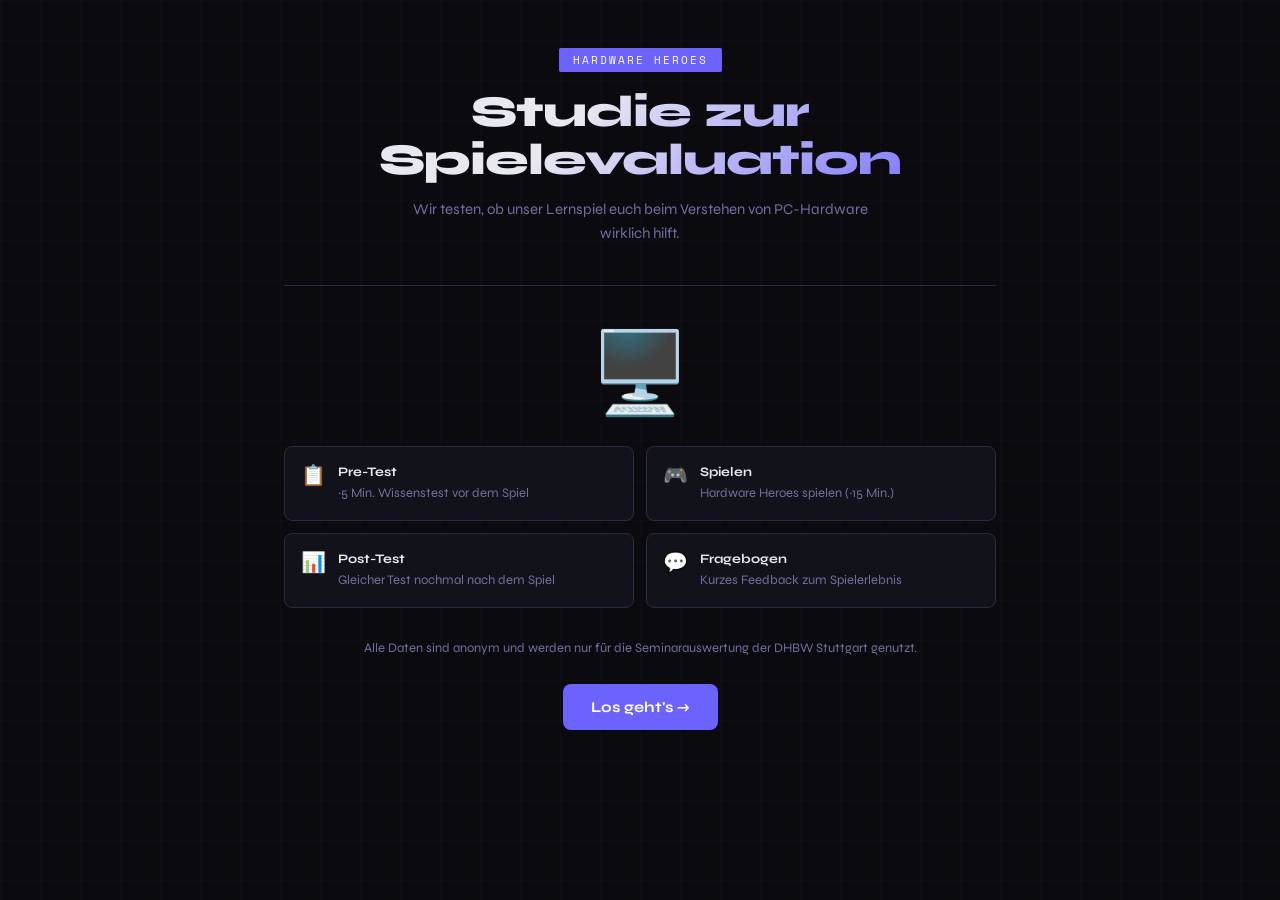
==== hardware-heroes-evaluation.html @ ddb05882 "Add files via upload" ====
<!DOCTYPE html>
<html lang="de">
<head>
<meta charset="UTF-8">
<meta name="viewport" content="width=device-width, initial-scale=1.0">
<title>Hardware Heroes – Evaluation</title>
<style>
  @import url('https://fonts.googleapis.com/css2?family=Space+Mono:wght@400;700&family=Syne:wght@400;600;700;800&display=swap');

  :root {
    --bg: #0a0a0f;
    --surface: #12121a;
    --surface2: #1a1a28;
    --border: #2a2a42;
    --accent: #6c63ff;
    --accent2: #ff6584;
    --accent3: #43e97b;
    --text: #e8e8f0;
    --muted: #7070a0;
    --card: #16162a;
  }

  * { box-sizing: border-box; margin: 0; padding: 0; }

  body {
    font-family: 'Syne', sans-serif;
    background: var(--bg);
    color: var(--text);
    min-height: 100vh;
    overflow-x: hidden;
  }

  /* Animated background grid */
  body::before {
    content: '';
    position: fixed;
    inset: 0;
    background-image:
      linear-gradient(rgba(108,99,255,0.04) 1px, transparent 1px),
      linear-gradient(90deg, rgba(108,99,255,0.04) 1px, transparent 1px);
    background-size: 40px 40px;
    pointer-events: none;
    z-index: 0;
  }

  .container {
    max-width: 760px;
    margin: 0 auto;
    padding: 0 24px 80px;
    position: relative;
    z-index: 1;
  }

  /* Header */
  .header {
    text-align: center;
    padding: 48px 0 40px;
    border-bottom: 1px solid var(--border);
    margin-bottom: 40px;
  }

  .header .chip {
    display: inline-block;
    background: var(--accent);
    color: white;
    font-family: 'Space Mono', monospace;
    font-size: 11px;
    letter-spacing: 2px;
    padding: 4px 14px;
    border-radius: 2px;
    margin-bottom: 16px;
    text-transform: uppercase;
  }

  .header h1 {
    font-size: clamp(28px, 6vw, 44px);
    font-weight: 800;
    letter-spacing: -1px;
    line-height: 1.1;
    background: linear-gradient(135deg, var(--text) 40%, var(--accent));
    -webkit-background-clip: text;
    -webkit-text-fill-color: transparent;
    background-clip: text;
    margin-bottom: 12px;
  }

  .header p {
    color: var(--muted);
    font-size: 15px;
    line-height: 1.6;
    max-width: 500px;
    margin: 0 auto;
  }

  /* Phase indicator */
  .phase-bar {
    display: flex;
    gap: 4px;
    margin-bottom: 32px;
  }

  .phase-step {
    flex: 1;
    height: 4px;
    background: var(--border);
    border-radius: 2px;
    transition: background 0.4s;
  }
  .phase-step.done { background: var(--accent3); }
  .phase-step.active { background: var(--accent); }

  .phase-label {
    font-family: 'Space Mono', monospace;
    font-size: 11px;
    color: var(--muted);
    letter-spacing: 1px;
    text-transform: uppercase;
    margin-bottom: 8px;
    display: flex;
    gap: 4px;
    align-items: center;
  }
  .phase-label span { color: var(--accent); }

  /* Cards */
  .card {
    background: var(--card);
    border: 1px solid var(--border);
    border-radius: 12px;
    padding: 28px;
    margin-bottom: 20px;
    transition: border-color 0.2s;
  }
  .card:hover { border-color: var(--accent); }

  .card .q-number {
    font-family: 'Space Mono', monospace;
    font-size: 11px;
    color: var(--accent);
    letter-spacing: 2px;
    margin-bottom: 10px;
    text-transform: uppercase;
  }

  .card h3 {
    font-size: 16px;
    font-weight: 600;
    line-height: 1.5;
    margin-bottom: 18px;
    color: var(--text);
  }

  /* Multiple choice */
  .options {
    display: flex;
    flex-direction: column;
    gap: 8px;
  }

  .option {
    display: flex;
    align-items: center;
    gap: 12px;
    padding: 12px 16px;
    background: var(--surface);
    border: 1px solid var(--border);
    border-radius: 8px;
    cursor: pointer;
    transition: all 0.15s;
    font-size: 14px;
    text-align: left;
  }
  .option:hover { border-color: var(--accent); background: var(--surface2); }
  .option.selected { border-color: var(--accent); background: rgba(108,99,255,0.12); }
  .option.correct { border-color: var(--accent3); background: rgba(67,233,123,0.1); }
  .option.wrong { border-color: var(--accent2); background: rgba(255,101,132,0.1); }

  .option .dot {
    width: 18px; height: 18px;
    border: 2px solid var(--border);
    border-radius: 50%;
    flex-shrink: 0;
    transition: all 0.15s;
    display: flex; align-items: center; justify-content: center;
  }
  .option.selected .dot { border-color: var(--accent); background: var(--accent); }
  .option.correct .dot { border-color: var(--accent3); background: var(--accent3); }
  .option.wrong .dot { border-color: var(--accent2); background: var(--accent2); }

  /* Likert */
  .likert {
    display: flex;
    gap: 8px;
    flex-wrap: wrap;
  }
  .likert-labels {
    display: flex;
    justify-content: space-between;
    font-family: 'Space Mono', monospace;
    font-size: 10px;
    color: var(--muted);
    margin-bottom: 8px;
  }
  .likert-btn {
    flex: 1;
    min-width: 44px;
    padding: 10px 6px;
    background: var(--surface);
    border: 1px solid var(--border);
    border-radius: 8px;
    color: var(--text);
    font-family: 'Space Mono', monospace;
    font-size: 13px;
    font-weight: 700;
    cursor: pointer;
    transition: all 0.15s;
    text-align: center;
  }
  .likert-btn:hover { border-color: var(--accent); }
  .likert-btn.selected { background: var(--accent); border-color: var(--accent); color: white; }

  /* Textarea */
  textarea {
    width: 100%;
    background: var(--surface);
    border: 1px solid var(--border);
    border-radius: 8px;
    color: var(--text);
    font-family: 'Syne', sans-serif;
    font-size: 14px;
    padding: 12px 16px;
    resize: vertical;
    min-height: 80px;
    outline: none;
    transition: border-color 0.15s;
  }
  textarea:focus { border-color: var(--accent); }

  /* Text input */
  input[type=text], input[type=number] {
    width: 100%;
    background: var(--surface);
    border: 1px solid var(--border);
    border-radius: 8px;
    color: var(--text);
    font-family: 'Syne', sans-serif;
    font-size: 14px;
    padding: 12px 16px;
    outline: none;
    transition: border-color 0.15s;
  }
  input:focus { border-color: var(--accent); }

  /* Buttons */
  .btn {
    display: inline-flex;
    align-items: center;
    gap: 8px;
    padding: 14px 28px;
    border-radius: 8px;
    font-family: 'Syne', sans-serif;
    font-weight: 700;
    font-size: 15px;
    cursor: pointer;
    transition: all 0.15s;
    border: none;
  }
  .btn-primary {
    background: var(--accent);
    color: white;
  }
  .btn-primary:hover { background: #7c74ff; transform: translateY(-1px); }
  .btn-secondary {
    background: var(--surface2);
    color: var(--text);
    border: 1px solid var(--border);
  }
  .btn-secondary:hover { border-color: var(--accent); }
  .btn-success {
    background: var(--accent3);
    color: #000;
  }
  .btn-row {
    display: flex;
    gap: 12px;
    justify-content: flex-end;
    margin-top: 28px;
    flex-wrap: wrap;
  }

  /* Section headings */
  .section-title {
    font-size: 22px;
    font-weight: 800;
    margin-bottom: 6px;
    letter-spacing: -0.5px;
  }
  .section-desc {
    color: var(--muted);
    font-size: 14px;
    margin-bottom: 28px;
    line-height: 1.6;
  }

  /* Result / score box */
  .score-box {
    text-align: center;
    padding: 40px;
    border: 1px solid var(--accent);
    border-radius: 16px;
    background: rgba(108,99,255,0.07);
    margin-bottom: 28px;
  }
  .score-box .big-num {
    font-family: 'Space Mono', monospace;
    font-size: 72px;
    font-weight: 700;
    color: var(--accent);
    line-height: 1;
  }
  .score-box .score-label {
    color: var(--muted);
    font-size: 14px;
    margin-top: 8px;
  }

  /* Comparison */
  .compare-grid {
    display: grid;
    grid-template-columns: 1fr 1fr;
    gap: 16px;
    margin-bottom: 24px;
  }
  .compare-card {
    padding: 20px;
    border-radius: 10px;
    border: 1px solid var(--border);
    text-align: center;
  }
  .compare-card .label { font-size: 12px; color: var(--muted); margin-bottom: 6px; font-family: 'Space Mono', monospace; text-transform: uppercase; letter-spacing: 1px; }
  .compare-card .value { font-size: 40px; font-weight: 800; font-family: 'Space Mono', monospace; }
  .compare-card.pre { border-color: var(--accent2); }
  .compare-card.pre .value { color: var(--accent2); }
  .compare-card.post { border-color: var(--accent3); }
  .compare-card.post .value { color: var(--accent3); }

  .delta-badge {
    text-align: center;
    margin-bottom: 28px;
    font-size: 18px;
    font-weight: 700;
  }
  .delta-badge .delta {
    font-family: 'Space Mono', monospace;
    font-size: 28px;
    color: var(--accent3);
  }

  /* Feedback bar */
  .feedback-box {
    padding: 14px 18px;
    border-radius: 8px;
    font-size: 13px;
    margin-top: 12px;
    line-height: 1.6;
    border-left: 3px solid;
    display: none;
  }
  .feedback-box.show { display: block; }
  .feedback-box.correct { border-color: var(--accent3); background: rgba(67,233,123,0.07); color: var(--accent3); }
  .feedback-box.wrong { border-color: var(--accent2); background: rgba(255,101,132,0.07); color: #ff9aaa; }

  /* Progress info */
  .progress-info {
    display: flex;
    align-items: center;
    gap: 12px;
    margin-bottom: 24px;
    font-family: 'Space Mono', monospace;
    font-size: 12px;
    color: var(--muted);
  }
  .progress-bar-wrap {
    flex: 1;
    height: 4px;
    background: var(--border);
    border-radius: 2px;
    overflow: hidden;
  }
  .progress-bar-fill {
    height: 100%;
    background: var(--accent);
    border-radius: 2px;
    transition: width 0.3s;
  }

  /* Hidden / shown screens */
  .screen { display: none; }
  .screen.active { display: block; }

  /* Welcome screen */
  .welcome-hero {
    font-size: 80px;
    text-align: center;
    margin-bottom: 24px;
  }
  .info-grid {
    display: grid;
    grid-template-columns: 1fr 1fr;
    gap: 12px;
    margin: 24px 0 32px;
  }
  .info-item {
    background: var(--surface);
    border: 1px solid var(--border);
    border-radius: 8px;
    padding: 16px;
    display: flex;
    gap: 12px;
    align-items: flex-start;
  }
  .info-item .icon { font-size: 20px; }
  .info-item .info-text { font-size: 13px; line-height: 1.5; color: var(--muted); }
  .info-item .info-text strong { color: var(--text); display: block; margin-bottom: 2px; }

  /* Name input screen */
  .name-screen {
    max-width: 440px;
    margin: 0 auto;
  }
  .name-screen label {
    display: block;
    font-size: 13px;
    color: var(--muted);
    margin-bottom: 8px;
    font-family: 'Space Mono', monospace;
    letter-spacing: 1px;
    text-transform: uppercase;
  }

  /* Final download area */
  .download-area {
    border: 2px dashed var(--accent);
    border-radius: 12px;
    padding: 32px;
    text-align: center;
    background: rgba(108,99,255,0.04);
    margin-top: 24px;
  }
  .download-area h3 { font-size: 18px; margin-bottom: 8px; }
  .download-area p { color: var(--muted); font-size: 13px; margin-bottom: 20px; }

  @media(max-width:500px) {
    .info-grid, .compare-grid { grid-template-columns: 1fr; }
    .btn-row { justify-content: center; }
    .likert { gap: 4px; }
  }
</style>
</head>
<body>
<div class="container">

  <!-- ===== WELCOME ===== -->
  <div class="screen active" id="screen-welcome">
    <div class="header">
      <div class="chip">Hardware Heroes</div>
      <h1>Studie zur Spielevaluation</h1>
      <p>Wir testen, ob unser Lernspiel euch beim Verstehen von PC-Hardware wirklich hilft.</p>
    </div>

    <div class="welcome-hero">🖥️</div>

    <div class="info-grid">
      <div class="info-item">
        <div class="icon">📋</div>
        <div class="info-text"><strong>Pre-Test</strong>~5 Min. Wissenstest vor dem Spiel</div>
      </div>
      <div class="info-item">
        <div class="icon">🎮</div>
        <div class="info-text"><strong>Spielen</strong>Hardware Heroes spielen (~15 Min.)</div>
      </div>
      <div class="info-item">
        <div class="icon">📊</div>
        <div class="info-text"><strong>Post-Test</strong>Gleicher Test nochmal nach dem Spiel</div>
      </div>
      <div class="info-item">
        <div class="icon">💬</div>
        <div class="info-text"><strong>Fragebogen</strong>Kurzes Feedback zum Spielerlebnis</div>
      </div>
    </div>

    <p style="font-size:13px; color:var(--muted); text-align:center; margin-bottom:28px;">
      Alle Daten sind anonym und werden nur für die Seminarauswertung der DHBW Stuttgart genutzt.
    </p>

    <div class="btn-row" style="justify-content:center">
      <button class="btn btn-primary" onclick="goScreen('screen-name')">Los geht's →</button>
    </div>
  </div>

  <!-- ===== NAME INPUT ===== -->
  <div class="screen" id="screen-name">
    <div class="header">
      <div class="chip">Schritt 1 von 4</div>
      <h1>Deine Daten</h1>
      <p>Damit wir Pre- und Post-Test zuordnen können, brauchen wir ein Kürzel von dir.</p>
    </div>

    <div class="name-screen">
      <div class="card">
        <div class="q-number">Identifikation</div>
        <h3>Erstelle ein anonymes Kürzel</h3>
        <p style="color:var(--muted); font-size:13px; margin-bottom:16px; line-height:1.6">
          Benutze z.B. die ersten 2 Buchstaben deines Vornamens + Geburtsmonat (z.B. "LU03"). Dieses Kürzel gibst du auch im Post-Test ein.
        </p>
        <label>Dein Kürzel</label>
        <input type="text" id="userCode" placeholder="z.B. LU03" maxlength="8" style="margin-bottom:16px">
        <label style="margin-top:4px">Semester / Kohorte</label>
        <input type="text" id="userGroup" placeholder="z.B. WWI2025A" maxlength="20">
      </div>

      <div class="card">
        <div class="q-number">Vorwissen</div>
        <h3>Wie gut kennst du dich mit PC-Hardware aus?</h3>
        <div class="likert-labels"><span>Gar nicht</span><span>Sehr gut</span></div>
        <div class="likert" id="priorKnowledge">
          <button class="likert-btn" onclick="selectLikert('priorKnowledge', 1)">1</button>
          <button class="likert-btn" onclick="selectLikert('priorKnowledge', 2)">2</button>
          <button class="likert-btn" onclick="selectLikert('priorKnowledge', 3)">3</button>
          <button class="likert-btn" onclick="selectLikert('priorKnowledge', 4)">4</button>
          <button class="likert-btn" onclick="selectLikert('priorKnowledge', 5)">5</button>
        </div>
      </div>

      <div class="btn-row">
        <button class="btn btn-secondary" onclick="goScreen('screen-welcome')">← Zurück</button>
        <button class="btn btn-primary" onclick="startPreTest()">Pre-Test starten →</button>
      </div>
    </div>
  </div>

  <!-- ===== PRE-TEST ===== -->
  <div class="screen" id="screen-pretest">
    <div class="header">
      <div class="chip">Pre-Test</div>
      <h1>Wissenstest</h1>
      <p>Beantworte die Fragen so gut du kannst — auch wenn du dir nicht sicher bist, einfach schätzen!</p>
    </div>

    <div class="phase-label"><span>Fortschritt</span> Pre-Test</div>
    <div class="progress-info">
      <div class="progress-bar-wrap"><div class="progress-bar-fill" id="preProgress" style="width:0%"></div></div>
      <span id="preProgressText">0 / 8</span>
    </div>

    <div id="pretest-questions"></div>

    <div class="btn-row">
      <button class="btn btn-primary" onclick="submitPreTest()">Pre-Test abschicken →</button>
    </div>
  </div>

  <!-- ===== PLAY BRIDGE ===== -->
  <div class="screen" id="screen-play">
    <div class="header">
      <div class="chip">Schritt 3 von 4</div>
      <h1>Jetzt spielen! 🎮</h1>
      <p>Super! Pre-Test abgeschlossen. Jetzt Hardware Heroes spielen — am besten alle Level.</p>
    </div>

    <div class="card" style="text-align:center; padding: 48px 28px;">
      <div style="font-size:64px; margin-bottom:20px">🕹️</div>
      <h2 style="font-size:22px; margin-bottom:12px">Hardware Heroes öffnen</h2>
      <p style="color:var(--muted); font-size:14px; margin-bottom:28px; line-height:1.6">
        Spiele alle 4 Level. Danach kommst du zurück hierher für den Post-Test.<br>
        <strong style="color:var(--text)">Lass diesen Tab offen!</strong>
      </p>
      <a href="https://luisgetlost.me" target="_blank" class="btn btn-primary" style="display:inline-flex; text-decoration:none; margin-bottom:12px; font-size:16px; padding:16px 36px">
        🎮 Hardware Heroes spielen
      </a>
      <p style="font-size:12px; color:var(--muted); margin-top:8px">luisgetlost.me</p>
    </div>

    <div style="text-align:center; margin-top:8px">
      <button class="btn btn-secondary" onclick="goScreen('screen-posttest'); buildPostTest()">
        Fertig gespielt → Post-Test starten
      </button>
    </div>
  </div>

  <!-- ===== POST-TEST ===== -->
  <div class="screen" id="screen-posttest">
    <div class="header">
      <div class="chip">Post-Test</div>
      <h1>Wissenstest (nach dem Spiel)</h1>
      <p>Die gleichen Fragen wie vorhin — mal sehen, was sich verändert hat!</p>
    </div>

    <div class="phase-label"><span>Fortschritt</span> Post-Test</div>
    <div class="progress-info">
      <div class="progress-bar-wrap"><div class="progress-bar-fill" id="postProgress" style="width:0%"></div></div>
      <span id="postProgressText">0 / 8</span>
    </div>

    <div id="posttest-questions"></div>

    <div class="btn-row">
      <button class="btn btn-primary" onclick="submitPostTest()">Post-Test abschicken →</button>
    </div>
  </div>

  <!-- ===== FRAGEBOGEN ===== -->
  <div class="screen" id="screen-fragebogen">
    <div class="header">
      <div class="chip">Fragebogen</div>
      <h1>Dein Feedback 💬</h1>
      <p>Kurze Fragen zum Spielerlebnis — kein Richtig oder Falsch, es geht um deine Einschätzung.</p>
    </div>

    <!-- Block A: Spaß & Motivation -->
    <div class="section-title">A — Spaß & Motivation</div>
    <div class="section-desc">Wie war das Spielerlebnis für dich?</div>

    <div class="card" id="fq1">
      <div class="q-number">Frage 1 / 10</div>
      <h3>Das Spielen hat mir Spaß gemacht.</h3>
      <div class="likert-labels"><span>Stimme gar nicht zu</span><span>Stimme voll zu</span></div>
      <div class="likert">
        <button class="likert-btn" onclick="selectLikert('fq1', 1)">1</button>
        <button class="likert-btn" onclick="selectLikert('fq1', 2)">2</button>
        <button class="likert-btn" onclick="selectLikert('fq1', 3)">3</button>
        <button class="likert-btn" onclick="selectLikert('fq1', 4)">4</button>
        <button class="likert-btn" onclick="selectLikert('fq1', 5)">5</button>
      </div>
    </div>

    <div class="card" id="fq2">
      <div class="q-number">Frage 2 / 10</div>
      <h3>Ich war während des Spiels motiviert weiterzumachen.</h3>
      <div class="likert-labels"><span>Stimme gar nicht zu</span><span>Stimme voll zu</span></div>
      <div class="likert">
        <button class="likert-btn" onclick="selectLikert('fq2', 1)">1</button>
        <button class="likert-btn" onclick="selectLikert('fq2', 2)">2</button>
        <button class="likert-btn" onclick="selectLikert('fq2', 3)">3</button>
        <button class="likert-btn" onclick="selectLikert('fq2', 4)">4</button>
        <button class="likert-btn" onclick="selectLikert('fq2', 5)">5</button>
      </div>
    </div>

    <div class="card" id="fq3">
      <div class="q-number">Frage 3 / 10</div>
      <h3>Das Spiel hat mich neugierig auf das Thema PC-Hardware gemacht.</h3>
      <div class="likert-labels"><span>Stimme gar nicht zu</span><span>Stimme voll zu</span></div>
      <div class="likert">
        <button class="likert-btn" onclick="selectLikert('fq3', 1)">1</button>
        <button class="likert-btn" onclick="selectLikert('fq3', 2)">2</button>
        <button class="likert-btn" onclick="selectLikert('fq3', 3)">3</button>
        <button class="likert-btn" onclick="selectLikert('fq3', 4)">4</button>
        <button class="likert-btn" onclick="selectLikert('fq3', 5)">5</button>
      </div>
    </div>

    <!-- Block B: Lerneffekt -->
    <div class="section-title" style="margin-top:12px">B — Lerneffekt</div>
    <div class="section-desc">Was hast du beim Spielen wahrgenommen?</div>

    <div class="card" id="fq4">
      <div class="q-number">Frage 4 / 10</div>
      <h3>Ich habe das Gefühl, durch das Spiel etwas Neues gelernt zu haben.</h3>
      <div class="likert-labels"><span>Stimme gar nicht zu</span><span>Stimme voll zu</span></div>
      <div class="likert">
        <button class="likert-btn" onclick="selectLikert('fq4', 1)">1</button>
        <button class="likert-btn" onclick="selectLikert('fq4', 2)">2</button>
        <button class="likert-btn" onclick="selectLikert('fq4', 3)">3</button>
        <button class="likert-btn" onclick="selectLikert('fq4', 4)">4</button>
        <button class="likert-btn" onclick="selectLikert('fq4', 5)">5</button>
      </div>
    </div>

    <div class="card" id="fq5">
      <div class="q-number">Frage 5 / 10</div>
      <h3>Das Spiel hat mir geholfen, Zusammenhänge zwischen Hardware-Komponenten besser zu verstehen.</h3>
      <div class="likert-labels"><span>Stimme gar nicht zu</span><span>Stimme voll zu</span></div>
      <div class="likert">
        <button class="likert-btn" onclick="selectLikert('fq5', 1)">1</button>
        <button class="likert-btn" onclick="selectLikert('fq5', 2)">2</button>
        <button class="likert-btn" onclick="selectLikert('fq5', 3)">3</button>
        <button class="likert-btn" onclick="selectLikert('fq5', 4)">4</button>
        <button class="likert-btn" onclick="selectLikert('fq5', 5)">5</button>
      </div>
    </div>

    <div class="card" id="fq6">
      <div class="q-number">Frage 6 / 10</div>
      <h3>Das Feedback bei falschen Antworten war hilfreich und verständlich.</h3>
      <div class="likert-labels"><span>Stimme gar nicht zu</span><span>Stimme voll zu</span></div>
      <div class="likert">
        <button class="likert-btn" onclick="selectLikert('fq6', 1)">1</button>
        <button class="likert-btn" onclick="selectLikert('fq6', 2)">2</button>
        <button class="likert-btn" onclick="selectLikert('fq6', 3)">3</button>
        <button class="likert-btn" onclick="selectLikert('fq6', 4)">4</button>
        <button class="likert-btn" onclick="selectLikert('fq6', 5)">5</button>
      </div>
    </div>

    <!-- Block C: Design & Usability -->
    <div class="section-title" style="margin-top:12px">C — Design & Bedienbarkeit</div>
    <div class="section-desc">Wie war die technische Seite des Spiels?</div>

    <div class="card" id="fq7">
      <div class="q-number">Frage 7 / 10</div>
      <h3>Der Schwierigkeitsgrad des Spiels war angemessen.</h3>
      <div class="likert-labels"><span>Zu leicht</span><span>Zu schwer</span></div>
      <div class="likert">
        <button class="likert-btn" onclick="selectLikert('fq7', 1)">1</button>
        <button class="likert-btn" onclick="selectLikert('fq7', 2)">2</button>
        <button class="likert-btn" onclick="selectLikert('fq7', 3)">3</button>
        <button class="likert-btn" onclick="selectLikert('fq7', 4)">4</button>
        <button class="likert-btn" onclick="selectLikert('fq7', 5)">5</button>
      </div>
    </div>

    <div class="card" id="fq8">
      <div class="q-number">Frage 8 / 10</div>
      <h3>Das Spiel war einfach zu bedienen (Steuerung, Navigation).</h3>
      <div class="likert-labels"><span>Stimme gar nicht zu</span><span>Stimme voll zu</span></div>
      <div class="likert">
        <button class="likert-btn" onclick="selectLikert('fq8', 1)">1</button>
        <button class="likert-btn" onclick="selectLikert('fq8', 2)">2</button>
        <button class="likert-btn" onclick="selectLikert('fq8', 3)">3</button>
        <button class="likert-btn" onclick="selectLikert('fq8', 4)">4</button>
        <button class="likert-btn" onclick="selectLikert('fq8', 5)">5</button>
      </div>
    </div>

    <!-- Block D: Offene Fragen -->
    <div class="section-title" style="margin-top:12px">D — Offene Fragen</div>
    <div class="section-desc">Deine persönliche Meinung in eigenen Worten.</div>

    <div class="card">
      <div class="q-number">Frage 9 / 10</div>
      <h3>Was hat dir am Spiel besonders gut gefallen?</h3>
      <textarea id="fq9" placeholder="z.B. die Drag & Drop Aufgaben, das Design, ..." rows="3"></textarea>
    </div>

    <div class="card">
      <div class="q-number">Frage 10 / 10</div>
      <h3>Was würdest du am Spiel verbessern oder ergänzen?</h3>
      <textarea id="fq10" placeholder="z.B. mehr Level, andere Inhalte, ..." rows="3"></textarea>
    </div>

    <div class="card" id="fqRecommend">
      <div class="q-number">Bonus</div>
      <h3>Würdest du das Spiel Kommilitonen weiterempfehlen?</h3>
      <div class="options">
        <button class="option" onclick="selectSingle('fqRecommend', 'Ja')"><div class="dot"></div>Ja, auf jeden Fall</button>
        <button class="option" onclick="selectSingle('fqRecommend', 'Eher ja')"><div class="dot"></div>Eher ja</button>
        <button class="option" onclick="selectSingle('fqRecommend', 'Eher nein')"><div class="dot"></div>Eher nein</button>
        <button class="option" onclick="selectSingle('fqRecommend', 'Nein')"><div class="dot"></div>Nein</button>
      </div>
    </div>

    <div class="btn-row">
      <button class="btn btn-success" onclick="submitAll()">Auswertung anzeigen ✓</button>
    </div>
  </div>

  <!-- ===== RESULTS ===== -->
  <div class="screen" id="screen-results">
    <div class="header">
      <div class="chip">Auswertung</div>
      <h1>Deine Ergebnisse 🏆</h1>
      <p>Hier siehst du, wie sich dein Wissen durch das Spiel verändert hat.</p>
    </div>

    <div class="compare-grid">
      <div class="compare-card pre">
        <div class="label">Pre-Test</div>
        <div class="value" id="res-pre">—</div>
        <div style="font-size:12px; color:var(--muted); margin-top:4px">von 8 Punkten</div>
      </div>
      <div class="compare-card post">
        <div class="label">Post-Test</div>
        <div class="value" id="res-post">—</div>
        <div style="font-size:12px; color:var(--muted); margin-top:4px">von 8 Punkten</div>
      </div>
    </div>

    <div class="delta-badge">
      Lernzuwachs: <span class="delta" id="res-delta">+0</span> Punkte
    </div>

    <div class="card" id="res-message" style="text-align:center; padding:28px">
      <div style="font-size:40px; margin-bottom:12px" id="res-emoji">🎉</div>
      <p id="res-text" style="line-height:1.7; font-size:15px"></p>
    </div>

    <div class="download-area">
      <h3>📊 Daten für die Auswertung</h3>
      <p>Du kannst deine Ergebnisse als Text kopieren und an das Forschungsteam weitergeben.</p>
      <textarea id="exportArea" readonly rows="6" style="font-family:'Space Mono',monospace; font-size:11px; margin-bottom:16px; background:var(--surface)"></textarea>
      <div style="display:flex; gap:12px; justify-content:center; flex-wrap:wrap">
        <button class="btn btn-secondary" onclick="copyExport()">📋 Kopieren</button>
        <button class="btn btn-primary" onclick="downloadCSV()">⬇️ Als CSV speichern</button>
      </div>
    </div>

    <div style="text-align:center; margin-top:32px; color:var(--muted); font-size:13px">
      Vielen Dank für deine Teilnahme! 🙏<br>
      <span style="font-family:'Space Mono',monospace; color: var(--accent)">Hardware Heroes — DHBW Stuttgart 2026</span>
    </div>
  </div>

</div>

<script>
// ==================== DATA ====================
const questions = [
  {
    id: 'q1',
    text: 'Welche Komponente ist hauptsächlich für die Rechenleistung eines Computers zuständig?',
    options: ['RAM (Arbeitsspeicher)', 'CPU (Prozessor)', 'SSD (Festplatte)', 'GPU (Grafikkarte)'],
    correct: 1,
    explanation: 'Die CPU (Central Processing Unit) ist das "Gehirn" des Computers und führt alle Berechnungen aus. RAM speichert kurzfristig Daten, SSD dauerhaft und GPU übernimmt Grafikberechnungen.'
  },
  {
    id: 'q2',
    text: 'Welche Aussage über den RAM (Arbeitsspeicher) ist korrekt?',
    options: [
      'Daten im RAM bleiben auch nach dem Ausschalten erhalten',
      'RAM ist der langsamste Speicher im Computer',
      'RAM ist ein flüchtiger Speicher, der aktiv genutzte Programme hält',
      'RAM und Festplatte sind dasselbe'
    ],
    correct: 2,
    explanation: 'RAM ist flüchtiger Speicher — beim Ausschalten gehen alle Daten verloren. Er hält gerade aktive Programme und Daten, damit die CPU schnell darauf zugreifen kann.'
  },
  {
    id: 'q3',
    text: 'Was ist die Hauptaufgabe des Mainboards (Motherboards)?',
    options: [
      'Speicherung von Betriebssystemdaten',
      'Verbindung aller Komponenten und Kommunikation zwischen ihnen',
      'Berechnung von 3D-Grafiken',
      'Bereitstellung von Strom für das System'
    ],
    correct: 1,
    explanation: 'Das Mainboard ist die "Schaltzentrale" des Computers. Es verbindet CPU, RAM, Speicher, GPU und alle anderen Komponenten und ermöglicht ihre Kommunikation untereinander.'
  },
  {
    id: 'q4',
    text: 'Was ist der Unterschied zwischen einem HDD und einem SSD?',
    options: [
      'HDD ist schneller als SSD',
      'SSD nutzt bewegliche Teile, HDD nicht',
      'SSD speichert Daten auf Flash-Chips, HDD auf magnetischen Scheiben',
      'Beide sind identisch, nur unterschiedliche Marken'
    ],
    correct: 2,
    explanation: 'SSD (Solid State Drive) verwendet Flash-Speicherchips ohne bewegliche Teile — deshalb ist er schneller, leiser und stoßfester. HDD (Hard Disk Drive) nutzt rotierende magnetische Scheiben.'
  },
  {
    id: 'q5',
    text: 'Welcher Anschlusstyp wird typischerweise für schnelle Datenverbindungen zwischen Mainboard und GPU genutzt?',
    options: ['USB', 'PCIe (PCI Express)', 'HDMI', 'SATA'],
    correct: 1,
    explanation: 'PCIe (PCI Express) ist das schnelle Erweiterungsinterface auf dem Mainboard, über das die GPU und andere Karten angeschlossen werden. SATA wird für Festplatten genutzt, USB für externe Geräte.'
  },
  {
    id: 'q6',
    text: 'Ein Computer startet sehr langsam und lädt Programme verzögert. Welche Komponente ist am wahrscheinlichsten das Bottleneck?',
    options: ['Zu wenig RAM', 'Zu alte GPU', 'Defekte Tastatur', 'Zu schnelle CPU'],
    correct: 0,
    explanation: 'Wenn zu wenig RAM vorhanden ist, muss das System Daten auf die (langsamere) Festplatte auslagern — das verlangsamt alles erheblich. Eine alte GPU verlangsamt nur Grafikleistung, nicht den allgemeinen Systemstart.'
  },
  {
    id: 'q7',
    text: 'Was beschreibt den Begriff "Takt" (Taktfrequenz) bei einer CPU?',
    options: [
      'Die Anzahl der Kerne des Prozessors',
      'Die Menge des integrierten Cache-Speichers',
      'Die Anzahl der Berechnungszyklen pro Sekunde',
      'Die Temperatur des Prozessors unter Last'
    ],
    correct: 2,
    explanation: 'Der Takt (in Hz, meist GHz) gibt an, wie viele Berechnungszyklen die CPU pro Sekunde durchführen kann. Ein höherer Takt bedeutet grundsätzlich mehr Leistung (bei gleicher Architektur).'
  },
  {
    id: 'q8',
    text: 'In welcher Reihenfolge werden Daten typischerweise verarbeitet (von schnellstem zu langsamstem Zugriff)?',
    options: [
      'RAM → CPU-Cache → Festplatte',
      'CPU-Cache → RAM → Festplatte',
      'Festplatte → RAM → CPU-Cache',
      'CPU-Cache → Festplatte → RAM'
    ],
    correct: 1,
    explanation: 'Der CPU-Cache ist der schnellste (aber kleinste) Speicher, direkt in der CPU. RAM ist schnell und hält aktive Daten. Die Festplatte (HDD/SSD) ist am langsamsten, speichert aber dauerhaft.'
  }
];

// ==================== STATE ====================
let state = {
  userCode: '',
  userGroup: '',
  priorKnowledge: null,
  preAnswers: {},
  postAnswers: {},
  fragebogen: {},
  preScore: 0,
  postScore: 0,
  freeText: {}
};

const likertState = {};
const singleState = {};

// ==================== NAVIGATION ====================
function goScreen(id) {
  document.querySelectorAll('.screen').forEach(s => s.classList.remove('active'));
  document.getElementById(id).classList.add('active');
  window.scrollTo(0, 0);
}

// ==================== LIKERT ====================
function selectLikert(groupId, value) {
  const container = document.getElementById(groupId);
  if (!container) return;
  container.querySelectorAll('.likert-btn').forEach((btn, i) => {
    btn.classList.toggle('selected', i + 1 === value);
  });
  likertState[groupId] = value;
}

// ==================== SINGLE CHOICE ====================
function selectSingle(groupId, value) {
  const container = document.getElementById(groupId);
  if (!container) return;
  container.querySelectorAll('.option').forEach(opt => {
    opt.classList.toggle('selected', opt.textContent.trim().startsWith(value) || opt.textContent.includes(value));
  });
  singleState[groupId] = value;
}

// ==================== BUILD TESTS ====================
function buildTest(containerId, prefix, showFeedback) {
  const container = document.getElementById(containerId);
  container.innerHTML = '';
  questions.forEach((q, i) => {
    const div = document.createElement('div');
    div.className = 'card';
    div.id = `${prefix}_card_${i}`;
    div.innerHTML = `
      <div class="q-number">Frage ${i+1} / ${questions.length}</div>
      <h3>${q.text}</h3>
      <div class="options" id="${prefix}_opts_${i}">
        ${q.options.map((opt, j) => `
          <button class="option" onclick="selectAnswer('${prefix}', ${i}, ${j}, ${showFeedback})">
            <div class="dot"></div>${opt}
          </button>
        `).join('')}
      </div>
      ${showFeedback ? `<div class="feedback-box" id="${prefix}_fb_${i}"></div>` : ''}
    `;
    container.appendChild(div);
  });
}

function selectAnswer(prefix, qi, ai, showFeedback) {
  const opts = document.querySelectorAll(`#${prefix}_opts_${qi} .option`);
  opts.forEach((o, j) => {
    o.classList.remove('selected', 'correct', 'wrong');
    if (showFeedback) {
      if (j === questions[qi].correct) o.classList.add('correct');
      else if (j === ai && j !== questions[qi].correct) o.classList.add('wrong');
    } else {
      if (j === ai) o.classList.add('selected');
    }
  });

  if (prefix === 'pre') state.preAnswers[qi] = ai;
  else state.postAnswers[qi] = ai;

  if (showFeedback) {
    const fb = document.getElementById(`${prefix}_fb_${qi}`);
    if (fb) {
      const correct = ai === questions[qi].correct;
      fb.className = `feedback-box show ${correct ? 'correct' : 'wrong'}`;
      fb.innerHTML = `<strong>${correct ? '✓ Richtig!' : '✗ Falsch.'}</strong> ${questions[qi].explanation}`;
    }
  }

  // update progress
  const answers = prefix === 'pre' ? state.preAnswers : state.postAnswers;
  const count = Object.keys(answers).length;
  const pct = (count / questions.length) * 100;
  const bar = document.getElementById(`${prefix}Progress`);
  const txt = document.getElementById(`${prefix}ProgressText`);
  if (bar) bar.style.width = pct + '%';
  if (txt) txt.textContent = `${count} / ${questions.length}`;
}

// ==================== START PRE-TEST ====================
function startPreTest() {
  state.userCode = document.getElementById('userCode').value.trim() || 'ANON';
  state.userGroup = document.getElementById('userGroup').value.trim() || '—';
  state.priorKnowledge = likertState['priorKnowledge'] || null;
  buildTest('pretest-questions', 'pre', false);
  goScreen('screen-pretest');
}

function buildPostTest() {
  buildTest('posttest-questions', 'post', true);
}

// ==================== SUBMIT ====================
function calcScore(answers) {
  let score = 0;
  questions.forEach((q, i) => {
    if (answers[i] === q.correct) score++;
  });
  return score;
}

function submitPreTest() {
  state.preScore = calcScore(state.preAnswers);
  goScreen('screen-play');
}

function submitPostTest() {
  state.postScore = calcScore(state.postAnswers);
  goScreen('screen-fragebogen');
}

function submitAll() {
  // collect fragebogen
  ['fq1','fq2','fq3','fq4','fq5','fq6','fq7','fq8'].forEach(id => {
    state.fragebogen[id] = likertState[id] || null;
  });
  state.freeText.fq9 = document.getElementById('fq9').value;
  state.freeText.fq10 = document.getElementById('fq10').value;
  state.fragebogen.recommend = singleState['fqRecommend'] || null;

  showResults();
  goScreen('screen-results');
}

// ==================== RESULTS ====================
function showResults() {
  document.getElementById('res-pre').textContent = state.preScore;
  document.getElementById('res-post').textContent = state.postScore;
  const delta = state.postScore - state.preScore;
  const deltaEl = document.getElementById('res-delta');
  deltaEl.textContent = (delta >= 0 ? '+' : '') + delta;
  deltaEl.style.color = delta > 0 ? 'var(--accent3)' : delta < 0 ? 'var(--accent2)' : 'var(--muted)';

  const emoji = delta >= 4 ? '🚀' : delta >= 2 ? '🎉' : delta >= 0 ? '👍' : '🤔';
  const msg = delta >= 4
    ? `Wow, <strong>+${delta} Punkte</strong>! Das Spiel hat bei dir richtig gezündet. Klarer Lernzuwachs in den Grundlagen der PC-Hardware.`
    : delta >= 2
    ? `Gutes Ergebnis! <strong>+${delta} Punkte</strong> nach dem Spielen. Du hast einige neue Konzepte verinnerlicht.`
    : delta >= 1
    ? `<strong>+${delta} Punkt</strong> — kleiner Fortschritt. Vielleicht lohnt sich ein zweiter Spieldurchgang?`
    : delta === 0
    ? `Kein Unterschied — du wusstest es schon vorher gut oder das Spiel hat noch Potenzial. Danke für deine Teilnahme!`
    : `${delta} Punkte — passiert! Das Ergebnis hilft uns, das Spiel besser zu machen.`;

  document.getElementById('res-emoji').textContent = emoji;
  document.getElementById('res-text').innerHTML = msg;

  buildExport();
}

function buildExport() {
  const ts = new Date().toISOString().slice(0,19).replace('T',' ');
  const fq = state.fragebogen;
  const lines = [
    `=== Hardware Heroes Evaluation ===`,
    `Zeitstempel: ${ts}`,
    `Kürzel: ${state.userCode}`,
    `Gruppe: ${state.userGroup}`,
    `Vorwissen (1-5): ${state.priorKnowledge || '—'}`,
    ``,
    `--- Wissenstest ---`,
    `Pre-Test Score: ${state.preScore} / ${questions.length}`,
    `Post-Test Score: ${state.postScore} / ${questions.length}`,
    `Lernzuwachs: ${state.postScore - state.preScore}`,
    ``,
    `--- Fragebogen (Likert 1-5) ---`,
    `Spaß: ${fq.fq1 || '—'}`,
    `Motivation: ${fq.fq2 || '—'}`,
    `Neugier: ${fq.fq3 || '—'}`,
    `Lerneffekt: ${fq.fq4 || '—'}`,
    `Verständnis Zusammenhänge: ${fq.fq5 || '—'}`,
    `Feedback hilfreich: ${fq.fq6 || '—'}`,
    `Schwierigkeitsgrad: ${fq.fq7 || '—'}`,
    `Bedienbarkeit: ${fq.fq8 || '—'}`,
    `Weiterempfehlung: ${fq.recommend || '—'}`,
    ``,
    `--- Offene Antworten ---`,
    `Was gefiel gut: ${state.freeText.fq9 || '—'}`,
    `Verbesserungen: ${state.freeText.fq10 || '—'}`,
  ];
  document.getElementById('exportArea').value = lines.join('\n');
}

function copyExport() {
  const area = document.getElementById('exportArea');
  area.select();
  document.execCommand('copy');
  alert('Kopiert! ✓');
}

function downloadCSV() {
  const ts = new Date().toISOString().slice(0,19).replace('T',' ');
  const fq = state.fragebogen;
  const headers = 'Zeitstempel,Kürzel,Gruppe,Vorwissen,PreScore,PostScore,Zuwachs,Spaß,Motivation,Neugier,Lerneffekt,Zusammenhänge,Feedback,Schwierigkeit,Bedienbarkeit,Empfehlung,GutGefallen,Verbesserungen';
  const row = [
    ts, state.userCode, state.userGroup, state.priorKnowledge || '',
    state.preScore, state.postScore, state.postScore - state.preScore,
    fq.fq1||'', fq.fq2||'', fq.fq3||'', fq.fq4||'', fq.fq5||'', fq.fq6||'', fq.fq7||'', fq.fq8||'',
    fq.recommend||'',
    `"${(state.freeText.fq9||'').replace(/"/g,"'")}"`,
    `"${(state.freeText.fq10||'').replace(/"/g,"'")}"`,
  ].join(',');

  const blob = new Blob([headers + '\n' + row], {type:'text/csv;charset=utf-8'});
  const url = URL.createObjectURL(blob);
  const a = document.createElement('a');
  a.href = url;
  a.download = `hardware-heroes-eval-${state.userCode}-${Date.now()}.csv`;
  a.click();
}
</script>
</body>
</html>
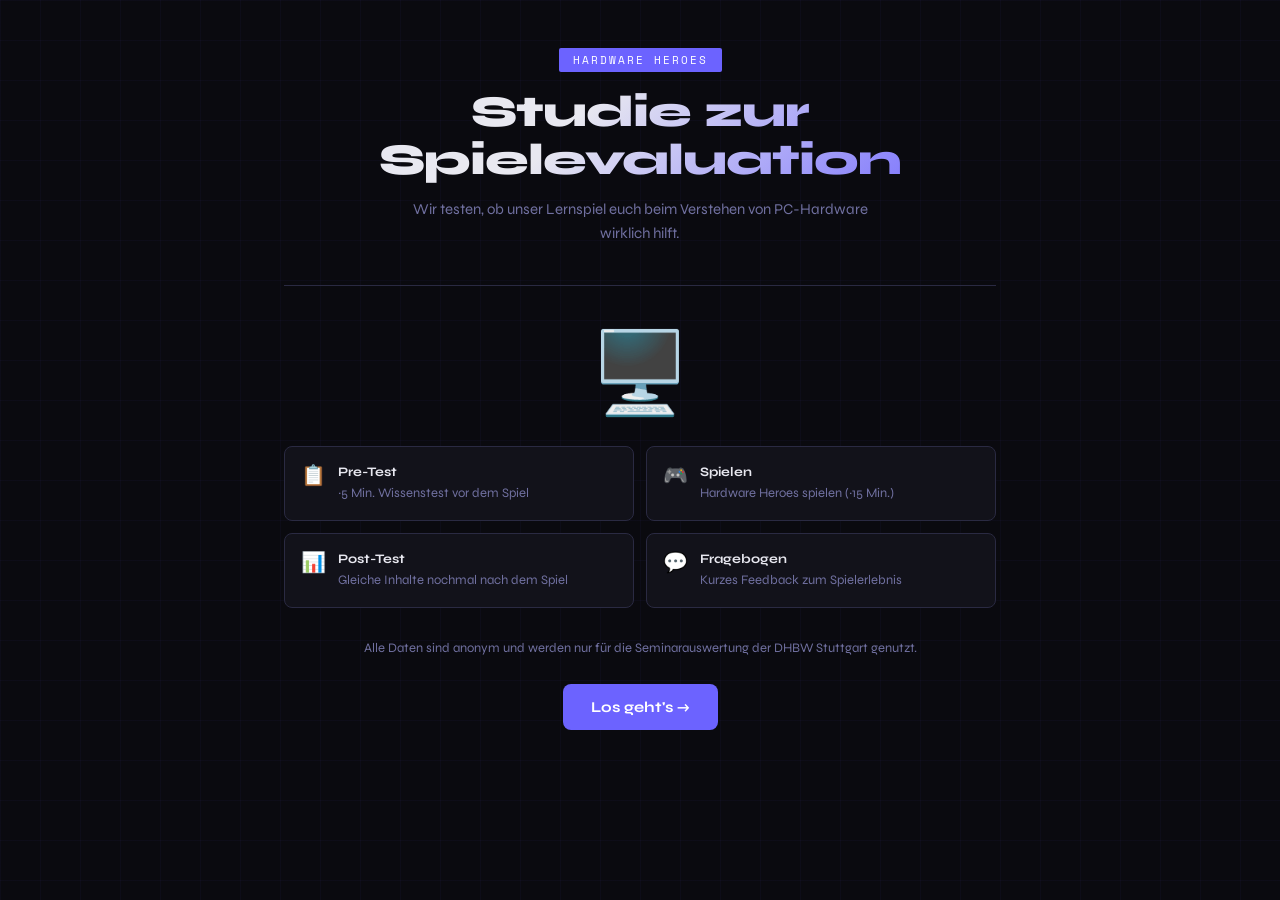
==== commit 39b1bc91: "Update print statement from 'Hello' to 'Goodbye'" ====
--- a/hardware-heroes-evaluation.html
+++ b/hardware-heroes-evaluation.html
@@ -6,7 +6,7 @@
 <title>Hardware Heroes – Evaluation</title>
 <style>
   @import url('https://fonts.googleapis.com/css2?family=Space+Mono:wght@400;700&family=Syne:wght@400;600;700;800&display=swap');
-
+ 
   :root {
     --bg: #0a0a0f;
     --surface: #12121a;
@@ -19,9 +19,9 @@
     --muted: #7070a0;
     --card: #16162a;
   }
-
+ 
   * { box-sizing: border-box; margin: 0; padding: 0; }
-
+ 
   body {
     font-family: 'Syne', sans-serif;
     background: var(--bg);
@@ -29,7 +29,7 @@
     min-height: 100vh;
     overflow-x: hidden;
   }
-
+ 
   /* Animated background grid */
   body::before {
     content: '';
@@ -42,7 +42,7 @@
     pointer-events: none;
     z-index: 0;
   }
-
+ 
   .container {
     max-width: 760px;
     margin: 0 auto;
@@ -50,7 +50,7 @@
     position: relative;
     z-index: 1;
   }
-
+ 
   /* Header */
   .header {
     text-align: center;
@@ -58,7 +58,7 @@
     border-bottom: 1px solid var(--border);
     margin-bottom: 40px;
   }
-
+ 
   .header .chip {
     display: inline-block;
     background: var(--accent);
@@ -71,7 +71,7 @@
     margin-bottom: 16px;
     text-transform: uppercase;
   }
-
+ 
   .header h1 {
     font-size: clamp(28px, 6vw, 44px);
     font-weight: 800;
@@ -83,7 +83,7 @@
     background-clip: text;
     margin-bottom: 12px;
   }
-
+ 
   .header p {
     color: var(--muted);
     font-size: 15px;
@@ -91,14 +91,14 @@
     max-width: 500px;
     margin: 0 auto;
   }
-
+ 
   /* Phase indicator */
   .phase-bar {
     display: flex;
     gap: 4px;
     margin-bottom: 32px;
   }
-
+ 
   .phase-step {
     flex: 1;
     height: 4px;
@@ -108,7 +108,7 @@
   }
   .phase-step.done { background: var(--accent3); }
   .phase-step.active { background: var(--accent); }
-
+ 
   .phase-label {
     font-family: 'Space Mono', monospace;
     font-size: 11px;
@@ -121,7 +121,7 @@
     align-items: center;
   }
   .phase-label span { color: var(--accent); }
-
+ 
   /* Cards */
   .card {
     background: var(--card);
@@ -132,7 +132,7 @@
     transition: border-color 0.2s;
   }
   .card:hover { border-color: var(--accent); }
-
+ 
   .card .q-number {
     font-family: 'Space Mono', monospace;
     font-size: 11px;
@@ -141,7 +141,7 @@
     margin-bottom: 10px;
     text-transform: uppercase;
   }
-
+ 
   .card h3 {
     font-size: 16px;
     font-weight: 600;
@@ -149,14 +149,14 @@
     margin-bottom: 18px;
     color: var(--text);
   }
-
+ 
   /* Multiple choice */
   .options {
     display: flex;
     flex-direction: column;
     gap: 8px;
   }
-
+ 
   .option {
     display: flex;
     align-items: center;
@@ -169,12 +169,13 @@
     transition: all 0.15s;
     font-size: 14px;
     text-align: left;
+    color: var(--text);
   }
   .option:hover { border-color: var(--accent); background: var(--surface2); }
   .option.selected { border-color: var(--accent); background: rgba(108,99,255,0.12); }
   .option.correct { border-color: var(--accent3); background: rgba(67,233,123,0.1); }
   .option.wrong { border-color: var(--accent2); background: rgba(255,101,132,0.1); }
-
+ 
   .option .dot {
     width: 18px; height: 18px;
     border: 2px solid var(--border);
@@ -186,7 +187,7 @@
   .option.selected .dot { border-color: var(--accent); background: var(--accent); }
   .option.correct .dot { border-color: var(--accent3); background: var(--accent3); }
   .option.wrong .dot { border-color: var(--accent2); background: var(--accent2); }
-
+ 
   /* Likert */
   .likert {
     display: flex;
@@ -218,7 +219,7 @@
   }
   .likert-btn:hover { border-color: var(--accent); }
   .likert-btn.selected { background: var(--accent); border-color: var(--accent); color: white; }
-
+ 
   /* Textarea */
   textarea {
     width: 100%;
@@ -235,7 +236,7 @@
     transition: border-color 0.15s;
   }
   textarea:focus { border-color: var(--accent); }
-
+ 
   /* Text input */
   input[type=text], input[type=number] {
     width: 100%;
@@ -250,7 +251,7 @@
     transition: border-color 0.15s;
   }
   input:focus { border-color: var(--accent); }
-
+ 
   /* Buttons */
   .btn {
     display: inline-flex;
@@ -287,7 +288,7 @@
     margin-top: 28px;
     flex-wrap: wrap;
   }
-
+ 
   /* Section headings */
   .section-title {
     font-size: 22px;
@@ -301,7 +302,7 @@
     margin-bottom: 28px;
     line-height: 1.6;
   }
-
+ 
   /* Result / score box */
   .score-box {
     text-align: center;
@@ -323,7 +324,7 @@
     font-size: 14px;
     margin-top: 8px;
   }
-
+ 
   /* Comparison */
   .compare-grid {
     display: grid;
@@ -343,7 +344,7 @@
   .compare-card.pre .value { color: var(--accent2); }
   .compare-card.post { border-color: var(--accent3); }
   .compare-card.post .value { color: var(--accent3); }
-
+ 
   .delta-badge {
     text-align: center;
     margin-bottom: 28px;
@@ -355,7 +356,7 @@
     font-size: 28px;
     color: var(--accent3);
   }
-
+ 
   /* Feedback bar */
   .feedback-box {
     padding: 14px 18px;
@@ -369,7 +370,7 @@
   .feedback-box.show { display: block; }
   .feedback-box.correct { border-color: var(--accent3); background: rgba(67,233,123,0.07); color: var(--accent3); }
   .feedback-box.wrong { border-color: var(--accent2); background: rgba(255,101,132,0.07); color: #ff9aaa; }
-
+ 
   /* Progress info */
   .progress-info {
     display: flex;
@@ -393,11 +394,11 @@
     border-radius: 2px;
     transition: width 0.3s;
   }
-
+ 
   /* Hidden / shown screens */
   .screen { display: none; }
   .screen.active { display: block; }
-
+ 
   /* Welcome screen */
   .welcome-hero {
     font-size: 80px;
@@ -422,7 +423,7 @@
   .info-item .icon { font-size: 20px; }
   .info-item .info-text { font-size: 13px; line-height: 1.5; color: var(--muted); }
   .info-item .info-text strong { color: var(--text); display: block; margin-bottom: 2px; }
-
+ 
   /* Name input screen */
   .name-screen {
     max-width: 440px;
@@ -437,7 +438,7 @@
     letter-spacing: 1px;
     text-transform: uppercase;
   }
-
+ 
   /* Final download area */
   .download-area {
     border: 2px dashed var(--accent);
@@ -449,7 +450,7 @@
   }
   .download-area h3 { font-size: 18px; margin-bottom: 8px; }
   .download-area p { color: var(--muted); font-size: 13px; margin-bottom: 20px; }
-
+ 
   @media(max-width:500px) {
     .info-grid, .compare-grid { grid-template-columns: 1fr; }
     .btn-row { justify-content: center; }
@@ -459,7 +460,7 @@
 </head>
 <body>
 <div class="container">
-
+ 
   <!-- ===== WELCOME ===== -->
   <div class="screen active" id="screen-welcome">
     <div class="header">
@@ -467,9 +468,9 @@
       <h1>Studie zur Spielevaluation</h1>
       <p>Wir testen, ob unser Lernspiel euch beim Verstehen von PC-Hardware wirklich hilft.</p>
     </div>
-
+ 
     <div class="welcome-hero">🖥️</div>
-
+ 
     <div class="info-grid">
       <div class="info-item">
         <div class="icon">📋</div>
@@ -481,23 +482,23 @@
       </div>
       <div class="info-item">
         <div class="icon">📊</div>
-        <div class="info-text"><strong>Post-Test</strong>Gleicher Test nochmal nach dem Spiel</div>
+        <div class="info-text"><strong>Post-Test</strong>Gleiche Inhalte nochmal nach dem Spiel</div>
       </div>
       <div class="info-item">
         <div class="icon">💬</div>
         <div class="info-text"><strong>Fragebogen</strong>Kurzes Feedback zum Spielerlebnis</div>
       </div>
     </div>
-
+ 
     <p style="font-size:13px; color:var(--muted); text-align:center; margin-bottom:28px;">
       Alle Daten sind anonym und werden nur für die Seminarauswertung der DHBW Stuttgart genutzt.
     </p>
-
+ 
     <div class="btn-row" style="justify-content:center">
       <button class="btn btn-primary" onclick="goScreen('screen-name')">Los geht's →</button>
     </div>
   </div>
-
+ 
   <!-- ===== NAME INPUT ===== -->
   <div class="screen" id="screen-name">
     <div class="header">
@@ -505,7 +506,7 @@
       <h1>Deine Daten</h1>
       <p>Damit wir Pre- und Post-Test zuordnen können, brauchen wir ein Kürzel von dir.</p>
     </div>
-
+ 
     <div class="name-screen">
       <div class="card">
         <div class="q-number">Identifikation</div>
@@ -518,7 +519,7 @@
         <label style="margin-top:4px">Semester / Kohorte</label>
         <input type="text" id="userGroup" placeholder="z.B. WWI2025A" maxlength="20">
       </div>
-
+ 
       <div class="card">
         <div class="q-number">Vorwissen</div>
         <h3>Wie gut kennst du dich mit PC-Hardware aus?</h3>
@@ -531,14 +532,14 @@
           <button class="likert-btn" onclick="selectLikert('priorKnowledge', 5)">5</button>
         </div>
       </div>
-
+ 
       <div class="btn-row">
         <button class="btn btn-secondary" onclick="goScreen('screen-welcome')">← Zurück</button>
         <button class="btn btn-primary" onclick="startPreTest()">Pre-Test starten →</button>
       </div>
     </div>
   </div>
-
+ 
   <!-- ===== PRE-TEST ===== -->
   <div class="screen" id="screen-pretest">
     <div class="header">
@@ -546,20 +547,20 @@
       <h1>Wissenstest</h1>
       <p>Beantworte die Fragen so gut du kannst — auch wenn du dir nicht sicher bist, einfach schätzen!</p>
     </div>
-
+ 
     <div class="phase-label"><span>Fortschritt</span> Pre-Test</div>
     <div class="progress-info">
       <div class="progress-bar-wrap"><div class="progress-bar-fill" id="preProgress" style="width:0%"></div></div>
       <span id="preProgressText">0 / 8</span>
     </div>
-
+ 
     <div id="pretest-questions"></div>
-
+ 
     <div class="btn-row">
       <button class="btn btn-primary" onclick="submitPreTest()">Pre-Test abschicken →</button>
     </div>
   </div>
-
+ 
   <!-- ===== PLAY BRIDGE ===== -->
   <div class="screen" id="screen-play">
     <div class="header">
@@ -567,7 +568,7 @@
       <h1>Jetzt spielen! 🎮</h1>
       <p>Super! Pre-Test abgeschlossen. Jetzt Hardware Heroes spielen — am besten alle Level.</p>
     </div>
-
+ 
     <div class="card" style="text-align:center; padding: 48px 28px;">
       <div style="font-size:64px; margin-bottom:20px">🕹️</div>
       <h2 style="font-size:22px; margin-bottom:12px">Hardware Heroes öffnen</h2>
@@ -580,35 +581,35 @@
       </a>
       <p style="font-size:12px; color:var(--muted); margin-top:8px">luisgetlost.me</p>
     </div>
-
+ 
     <div style="text-align:center; margin-top:8px">
       <button class="btn btn-secondary" onclick="goScreen('screen-posttest'); buildPostTest()">
         Fertig gespielt → Post-Test starten
       </button>
     </div>
   </div>
-
+ 
   <!-- ===== POST-TEST ===== -->
   <div class="screen" id="screen-posttest">
     <div class="header">
       <div class="chip">Post-Test</div>
       <h1>Wissenstest (nach dem Spiel)</h1>
-      <p>Die gleichen Fragen wie vorhin — mal sehen, was sich verändert hat!</p>
-    </div>
-
+      <p>Die gleichen Inhalte wie vorhin — nur anders gefragt. Mal sehen, was sich verändert hat!</p>
+    </div>
+ 
     <div class="phase-label"><span>Fortschritt</span> Post-Test</div>
     <div class="progress-info">
       <div class="progress-bar-wrap"><div class="progress-bar-fill" id="postProgress" style="width:0%"></div></div>
       <span id="postProgressText">0 / 8</span>
     </div>
-
+ 
     <div id="posttest-questions"></div>
-
+ 
     <div class="btn-row">
       <button class="btn btn-primary" onclick="submitPostTest()">Post-Test abschicken →</button>
     </div>
   </div>
-
+ 
   <!-- ===== FRAGEBOGEN ===== -->
   <div class="screen" id="screen-fragebogen">
     <div class="header">
@@ -616,11 +617,11 @@
       <h1>Dein Feedback 💬</h1>
       <p>Kurze Fragen zum Spielerlebnis — kein Richtig oder Falsch, es geht um deine Einschätzung.</p>
     </div>
-
+ 
     <!-- Block A: Spaß & Motivation -->
     <div class="section-title">A — Spaß & Motivation</div>
     <div class="section-desc">Wie war das Spielerlebnis für dich?</div>
-
+ 
     <div class="card" id="fq1">
       <div class="q-number">Frage 1 / 10</div>
       <h3>Das Spielen hat mir Spaß gemacht.</h3>
@@ -633,7 +634,7 @@
         <button class="likert-btn" onclick="selectLikert('fq1', 5)">5</button>
       </div>
     </div>
-
+ 
     <div class="card" id="fq2">
       <div class="q-number">Frage 2 / 10</div>
       <h3>Ich war während des Spiels motiviert weiterzumachen.</h3>
@@ -646,7 +647,7 @@
         <button class="likert-btn" onclick="selectLikert('fq2', 5)">5</button>
       </div>
     </div>
-
+ 
     <div class="card" id="fq3">
       <div class="q-number">Frage 3 / 10</div>
       <h3>Das Spiel hat mich neugierig auf das Thema PC-Hardware gemacht.</h3>
@@ -659,11 +660,11 @@
         <button class="likert-btn" onclick="selectLikert('fq3', 5)">5</button>
       </div>
     </div>
-
+ 
     <!-- Block B: Lerneffekt -->
     <div class="section-title" style="margin-top:12px">B — Lerneffekt</div>
     <div class="section-desc">Was hast du beim Spielen wahrgenommen?</div>
-
+ 
     <div class="card" id="fq4">
       <div class="q-number">Frage 4 / 10</div>
       <h3>Ich habe das Gefühl, durch das Spiel etwas Neues gelernt zu haben.</h3>
@@ -676,7 +677,7 @@
         <button class="likert-btn" onclick="selectLikert('fq4', 5)">5</button>
       </div>
     </div>
-
+ 
     <div class="card" id="fq5">
       <div class="q-number">Frage 5 / 10</div>
       <h3>Das Spiel hat mir geholfen, Zusammenhänge zwischen Hardware-Komponenten besser zu verstehen.</h3>
@@ -689,7 +690,7 @@
         <button class="likert-btn" onclick="selectLikert('fq5', 5)">5</button>
       </div>
     </div>
-
+ 
     <div class="card" id="fq6">
       <div class="q-number">Frage 6 / 10</div>
       <h3>Das Feedback bei falschen Antworten war hilfreich und verständlich.</h3>
@@ -702,11 +703,11 @@
         <button class="likert-btn" onclick="selectLikert('fq6', 5)">5</button>
       </div>
     </div>
-
+ 
     <!-- Block C: Design & Usability -->
     <div class="section-title" style="margin-top:12px">C — Design & Bedienbarkeit</div>
     <div class="section-desc">Wie war die technische Seite des Spiels?</div>
-
+ 
     <div class="card" id="fq7">
       <div class="q-number">Frage 7 / 10</div>
       <h3>Der Schwierigkeitsgrad des Spiels war angemessen.</h3>
@@ -719,7 +720,7 @@
         <button class="likert-btn" onclick="selectLikert('fq7', 5)">5</button>
       </div>
     </div>
-
+ 
     <div class="card" id="fq8">
       <div class="q-number">Frage 8 / 10</div>
       <h3>Das Spiel war einfach zu bedienen (Steuerung, Navigation).</h3>
@@ -732,23 +733,23 @@
         <button class="likert-btn" onclick="selectLikert('fq8', 5)">5</button>
       </div>
     </div>
-
+ 
     <!-- Block D: Offene Fragen -->
     <div class="section-title" style="margin-top:12px">D — Offene Fragen</div>
     <div class="section-desc">Deine persönliche Meinung in eigenen Worten.</div>
-
+ 
     <div class="card">
       <div class="q-number">Frage 9 / 10</div>
       <h3>Was hat dir am Spiel besonders gut gefallen?</h3>
       <textarea id="fq9" placeholder="z.B. die Drag & Drop Aufgaben, das Design, ..." rows="3"></textarea>
     </div>
-
+ 
     <div class="card">
       <div class="q-number">Frage 10 / 10</div>
       <h3>Was würdest du am Spiel verbessern oder ergänzen?</h3>
       <textarea id="fq10" placeholder="z.B. mehr Level, andere Inhalte, ..." rows="3"></textarea>
     </div>
-
+ 
     <div class="card" id="fqRecommend">
       <div class="q-number">Bonus</div>
       <h3>Würdest du das Spiel Kommilitonen weiterempfehlen?</h3>
@@ -759,12 +760,12 @@
         <button class="option" onclick="selectSingle('fqRecommend', 'Nein')"><div class="dot"></div>Nein</button>
       </div>
     </div>
-
+ 
     <div class="btn-row">
       <button class="btn btn-success" onclick="submitAll()">Auswertung anzeigen ✓</button>
     </div>
   </div>
-
+ 
   <!-- ===== RESULTS ===== -->
   <div class="screen" id="screen-results">
     <div class="header">
@@ -772,7 +773,7 @@
       <h1>Deine Ergebnisse 🏆</h1>
       <p>Hier siehst du, wie sich dein Wissen durch das Spiel verändert hat.</p>
     </div>
-
+ 
     <div class="compare-grid">
       <div class="compare-card pre">
         <div class="label">Pre-Test</div>
@@ -785,16 +786,16 @@
         <div style="font-size:12px; color:var(--muted); margin-top:4px">von 8 Punkten</div>
       </div>
     </div>
-
+ 
     <div class="delta-badge">
       Lernzuwachs: <span class="delta" id="res-delta">+0</span> Punkte
     </div>
-
+ 
     <div class="card" id="res-message" style="text-align:center; padding:28px">
       <div style="font-size:40px; margin-bottom:12px" id="res-emoji">🎉</div>
       <p id="res-text" style="line-height:1.7; font-size:15px"></p>
     </div>
-
+ 
     <div class="download-area">
       <h3>📊 Daten für die Auswertung</h3>
       <p>Du kannst deine Ergebnisse als Text kopieren und an das Forschungsteam weitergeben.</p>
@@ -804,18 +805,146 @@
         <button class="btn btn-primary" onclick="downloadCSV()">⬇️ Als CSV speichern</button>
       </div>
     </div>
-
+ 
     <div style="text-align:center; margin-top:32px; color:var(--muted); font-size:13px">
+      <div style="margin-bottom:8px; color:var(--accent3); font-size:14px">✓ Deine Daten wurden übermittelt</div>
       Vielen Dank für deine Teilnahme! 🙏<br>
       <span style="font-family:'Space Mono',monospace; color: var(--accent)">Hardware Heroes — DHBW Stuttgart 2026</span>
     </div>
   </div>
-
+ 
 </div>
-
+ 
 <script>
+// ==================== GOOGLE SHEETS ====================
+const SHEETS_URL = "https://script.google.com/macros/s/AKfycbzYXNM_gOVCtDZ0JrmD8bRt31Hbjn3jKPFgYFLsSv14ngT22uZJ4sA6EVa4vhj5yWeV/exec";
+ 
+async function sendToSheets(data) {
+  try {
+    await fetch(SHEETS_URL, {
+      method: "POST",
+      mode: "no-cors",
+      headers: { "Content-Type": "application/json" },
+      body: JSON.stringify(data)
+    });
+  } catch (e) {
+    console.warn("Sheets-Übertragung fehlgeschlagen:", e);
+  }
+}
+ 
 // ==================== DATA ====================
-const questions = [
+// ---------------------------------------------------------------------------
+// POST-TEST Fragen (nach dem Spiel) — GLEICHE Inhalte wie der Pre-Test,
+// aber ANDERS formuliert und mit anderer Antwortreihenfolge. So sind Pre-
+// und Post-Test klar unterscheidbar, prüfen aber Frage für Frage (q1..q8)
+// exakt dasselbe Konzept. Dadurch bleibt der Lernzuwachs sauber vergleichbar.
+// ---------------------------------------------------------------------------
+const postQuestions = [
+  {
+    id: 'q1',
+    text: 'Welche Komponente übernimmt im Computer die eigentliche Rechenarbeit und gilt als sein „Gehirn"?',
+    options: [
+      'Die Grafikkarte (GPU)',
+      'Die Festplatte (SSD)',
+      'Der Prozessor (CPU)',
+      'Der Arbeitsspeicher (RAM)'
+    ],
+    correct: 2,
+    explanation: 'Die CPU (Prozessor) ist das „Gehirn" des Computers und führt die eigentlichen Berechnungen aus. RAM stellt Daten bereit, die GPU rechnet Grafik und die Festplatte speichert dauerhaft.'
+  },
+  {
+    id: 'q2',
+    text: 'Warum bezeichnet man den Arbeitsspeicher (RAM) als „flüchtigen" Speicher?',
+    options: [
+      'Weil er Daten nur während des Ausschaltens speichert',
+      'Weil seine Inhalte beim Ausschalten verloren gehen',
+      'Weil er langsamer ist als jede Festplatte',
+      'Weil er alle Programme dauerhaft sichert'
+    ],
+    correct: 1,
+    explanation: 'RAM ist „flüchtig", weil seine Inhalte ohne Stromzufuhr verloren gehen. Im Betrieb hält er die aktiv genutzten Programme bereit, damit die CPU schnell darauf zugreifen kann.'
+  },
+  {
+    id: 'q3',
+    text: 'Wofür ist das Mainboard (Motherboard) in einem Rechner in erster Linie verantwortlich?',
+    options: [
+      'Für die dauerhafte Speicherung des Betriebssystems',
+      'Für die Berechnung von 3D-Grafik',
+      'Für die Stromerzeugung im PC',
+      'Für die Verbindung und Kommunikation aller Komponenten'
+    ],
+    correct: 3,
+    explanation: 'Das Mainboard ist die zentrale Schaltstelle: Es verbindet CPU, RAM, Speicher und GPU und ermöglicht deren Kommunikation. Es speichert nichts dauerhaft und erzeugt auch keinen Strom.'
+  },
+  {
+    id: 'q4',
+    text: 'Welche Aussage beschreibt den Unterschied zwischen SSD und HDD korrekt?',
+    options: [
+      'Die SSD arbeitet mit Flash-Chips, die HDD mit rotierenden magnetischen Scheiben',
+      'Die SSD besitzt rotierende Scheiben, die HDD dagegen nicht',
+      'Die HDD ist immer schneller und leiser als die SSD',
+      'SSD und HDD sind technisch identisch, nur der Hersteller unterscheidet sich'
+    ],
+    correct: 0,
+    explanation: 'Eine SSD nutzt Flash-Speicherchips ohne bewegliche Teile und ist dadurch schneller, leiser und robuster. Eine HDD arbeitet mit rotierenden magnetischen Scheiben.'
+  },
+  {
+    id: 'q5',
+    text: 'Welches der folgenden Scheduling-Verfahren birgt die Gefahr, dass einzelne Prozesse „verhungern" (Starvation)?',
+    options: [
+      'Round Robin (RR)',
+      'Prioritätsbasiertes Scheduling',
+      'First-Come-First-Served (FCFS)',
+      'Starvation ist bei keinem dieser Verfahren möglich'
+    ],
+    correct: 1,
+    explanation: 'Beim prioritätsbasierten Scheduling können Prozesse mit niedriger Priorität dauerhaft verdrängt werden („verhungern"), wenn ständig höher priorisierte Prozesse eintreffen. FCFS und Round Robin verhindern das durch feste Reihenfolge bzw. Zeitscheiben.'
+  },
+  {
+    id: 'q6',
+    text: 'Ein Rechner reagiert insgesamt träge und lädt Programme nur langsam. Woran liegt das am ehesten?',
+    options: [
+      'An zu wenig Arbeitsspeicher (RAM)',
+      'An einer veralteten Grafikkarte (GPU)',
+      'An einer defekten Tastatur',
+      'An einer zu leistungsstarken CPU'
+    ],
+    correct: 0,
+    explanation: 'Bei zu wenig RAM lagert das System ständig Daten auf die langsamere Festplatte aus — das bremst den gesamten Ablauf. Eine alte GPU betrifft vor allem die Grafikleistung, nicht den Systemstart.'
+  },
+  {
+    id: 'q7',
+    text: 'Welches Kabel stellt die zentrale Stromversorgung des Mainboards durch das Netzteil sicher?',
+    options: [
+      'Das HDMI-Kabel',
+      'Das SATA-Datenkabel',
+      'Das 24-Pin-ATX-Stromkabel',
+      'Das USB-Header-Kabel'
+    ],
+    correct: 2,
+    explanation: 'Das 24-Pin-ATX-Stromkabel ist die zentrale Stromverbindung vom Netzteil zum Mainboard. SATA verbindet Datenträger, HDMI überträgt das Bild und USB-Header dienen den Anschlüssen am Gehäuse.'
+  },
+  {
+    id: 'q8',
+    text: 'Welche Reihenfolge gibt die Zugriffsgeschwindigkeit korrekt an – vom schnellsten zum langsamsten Speicher?',
+    options: [
+      'Festplatte → RAM → CPU-Cache',
+      'CPU-Cache → RAM → Festplatte',
+      'RAM → CPU-Cache → Festplatte',
+      'CPU-Cache → Festplatte → RAM'
+    ],
+    correct: 1,
+    explanation: 'Am schnellsten ist der CPU-Cache direkt im Prozessor, danach folgt der RAM, am langsamsten ist die Festplatte (SSD/HDD) — die dafür dauerhaft speichert.'
+  }
+];
+ 
+// ---------------------------------------------------------------------------
+// PRE-TEST Fragen (vor dem Spiel) — DEIN ORIGINAL, Wortlaut und Antworten
+// unverändert. (Einzige Ausnahme: die zwei vertauschten Antwort-Keys bei
+// q5 und q7 sind korrigiert — siehe Kommentar dort. Wenn du sie exakt wie
+// zuvor willst, q5 auf correct:1 und q7 auf correct:2 zurücksetzen.)
+// ---------------------------------------------------------------------------
+const preQuestions = [
   {
     id: 'q1',
     text: 'Welche Komponente ist hauptsächlich für die Rechenleistung eines Computers zuständig?',
@@ -861,10 +990,10 @@
   },
   {
     id: 'q5',
-    text: 'Welcher Anschlusstyp wird typischerweise für schnelle Datenverbindungen zwischen Mainboard und GPU genutzt?',
-    options: ['USB', 'PCIe (PCI Express)', 'HDMI', 'SATA'],
-    correct: 1,
-    explanation: 'PCIe (PCI Express) ist das schnelle Erweiterungsinterface auf dem Mainboard, über das die GPU und andere Karten angeschlossen werden. SATA wird für Festplatten genutzt, USB für externe Geräte.'
+    text: 'Welche CPU-Scheduling-Strategie kann zu „Verhungern" (Starvation) einzelner Prozesse führen?',
+    options: ['First-Come-First-Served (FCFS)', 'Round Robin (RR)', 'Priority Scheduling', 'Alle Prozesse werden immer gleich behandelt, Starvation ist unmöglich'],
+    correct: 2,
+    explanation: 'Priority Scheduling'
   },
   {
     id: 'q6',
@@ -875,15 +1004,15 @@
   },
   {
     id: 'q7',
-    text: 'Was beschreibt den Begriff "Takt" (Taktfrequenz) bei einer CPU?',
+    text: 'Welches Kabel verbindet das Netzteil mit dem Mainboard zur Hauptstromversorgung?',
     options: [
-      'Die Anzahl der Kerne des Prozessors',
-      'Die Menge des integrierten Cache-Speichers',
-      'Die Anzahl der Berechnungszyklen pro Sekunde',
-      'Die Temperatur des Prozessors unter Last'
+      'SATA-Datenkabel',
+      '24-Pin-ATX-Stromkabel',
+      'HDMI-Kabel',
+      'USB-Header-Kabel'
     ],
-    correct: 2,
-    explanation: 'Der Takt (in Hz, meist GHz) gibt an, wie viele Berechnungszyklen die CPU pro Sekunde durchführen kann. Ein höherer Takt bedeutet grundsätzlich mehr Leistung (bei gleicher Architektur).'
+    correct: 1,
+    explanation: '24-Pin-ATX-Stromkabel'
   },
   {
     id: 'q8',
@@ -898,7 +1027,12 @@
     explanation: 'Der CPU-Cache ist der schnellste (aber kleinste) Speicher, direkt in der CPU. RAM ist schnell und hält aktive Daten. Die Festplatte (HDD/SSD) ist am langsamsten, speichert aber dauerhaft.'
   }
 ];
-
+ 
+// Liefert den passenden Fragensatz für Pre- oder Post-Test
+function questionsFor(prefix) {
+  return prefix === 'pre' ? preQuestions : postQuestions;
+}
+ 
 // ==================== STATE ====================
 let state = {
   userCode: '',
@@ -911,17 +1045,17 @@
   postScore: 0,
   freeText: {}
 };
-
+ 
 const likertState = {};
 const singleState = {};
-
+ 
 // ==================== NAVIGATION ====================
 function goScreen(id) {
   document.querySelectorAll('.screen').forEach(s => s.classList.remove('active'));
   document.getElementById(id).classList.add('active');
   window.scrollTo(0, 0);
 }
-
+ 
 // ==================== LIKERT ====================
 function selectLikert(groupId, value) {
   const container = document.getElementById(groupId);
@@ -931,7 +1065,7 @@
   });
   likertState[groupId] = value;
 }
-
+ 
 // ==================== SINGLE CHOICE ====================
 function selectSingle(groupId, value) {
   const container = document.getElementById(groupId);
@@ -941,21 +1075,22 @@
   });
   singleState[groupId] = value;
 }
-
+ 
 // ==================== BUILD TESTS ====================
 function buildTest(containerId, prefix, showFeedback) {
   const container = document.getElementById(containerId);
+  const qs = questionsFor(prefix);
   container.innerHTML = '';
-  questions.forEach((q, i) => {
+  qs.forEach((q, i) => {
     const div = document.createElement('div');
     div.className = 'card';
     div.id = `${prefix}_card_${i}`;
     div.innerHTML = `
-      <div class="q-number">Frage ${i+1} / ${questions.length}</div>
+      <div class="q-number">Frage ${i+1} / ${qs.length}</div>
       <h3>${q.text}</h3>
       <div class="options" id="${prefix}_opts_${i}">
         ${q.options.map((opt, j) => `
-          <button class="option" onclick="selectAnswer('${prefix}', ${i}, ${j}, ${showFeedback})">
+          <button class="option" onclick="selectAnswer('${prefix}', ${i}, ${j}, ${showFeedback})" style="color:#e8e8f0;">
             <div class="dot"></div>${opt}
           </button>
         `).join('')}
@@ -965,41 +1100,42 @@
     container.appendChild(div);
   });
 }
-
+ 
 function selectAnswer(prefix, qi, ai, showFeedback) {
+  const qs = questionsFor(prefix);
   const opts = document.querySelectorAll(`#${prefix}_opts_${qi} .option`);
   opts.forEach((o, j) => {
     o.classList.remove('selected', 'correct', 'wrong');
     if (showFeedback) {
-      if (j === questions[qi].correct) o.classList.add('correct');
-      else if (j === ai && j !== questions[qi].correct) o.classList.add('wrong');
+      if (j === qs[qi].correct) o.classList.add('correct');
+      else if (j === ai && j !== qs[qi].correct) o.classList.add('wrong');
     } else {
       if (j === ai) o.classList.add('selected');
     }
   });
-
+ 
   if (prefix === 'pre') state.preAnswers[qi] = ai;
   else state.postAnswers[qi] = ai;
-
+ 
   if (showFeedback) {
     const fb = document.getElementById(`${prefix}_fb_${qi}`);
     if (fb) {
-      const correct = ai === questions[qi].correct;
+      const correct = ai === qs[qi].correct;
       fb.className = `feedback-box show ${correct ? 'correct' : 'wrong'}`;
-      fb.innerHTML = `<strong>${correct ? '✓ Richtig!' : '✗ Falsch.'}</strong> ${questions[qi].explanation}`;
+      fb.innerHTML = `<strong>${correct ? '✓ Richtig!' : '✗ Falsch.'}</strong> ${qs[qi].explanation}`;
     }
   }
-
+ 
   // update progress
   const answers = prefix === 'pre' ? state.preAnswers : state.postAnswers;
   const count = Object.keys(answers).length;
-  const pct = (count / questions.length) * 100;
+  const pct = (count / qs.length) * 100;
   const bar = document.getElementById(`${prefix}Progress`);
   const txt = document.getElementById(`${prefix}ProgressText`);
   if (bar) bar.style.width = pct + '%';
-  if (txt) txt.textContent = `${count} / ${questions.length}`;
-}
-
+  if (txt) txt.textContent = `${count} / ${qs.length}`;
+}
+ 
 // ==================== START PRE-TEST ====================
 function startPreTest() {
   state.userCode = document.getElementById('userCode').value.trim() || 'ANON';
@@ -1008,31 +1144,32 @@
   buildTest('pretest-questions', 'pre', false);
   goScreen('screen-pretest');
 }
-
+ 
 function buildPostTest() {
   buildTest('posttest-questions', 'post', true);
 }
-
+ 
 // ==================== SUBMIT ====================
-function calcScore(answers) {
+function calcScore(answers, prefix) {
+  const qs = questionsFor(prefix);
   let score = 0;
-  questions.forEach((q, i) => {
+  qs.forEach((q, i) => {
     if (answers[i] === q.correct) score++;
   });
   return score;
 }
-
+ 
 function submitPreTest() {
-  state.preScore = calcScore(state.preAnswers);
+  state.preScore = calcScore(state.preAnswers, 'pre');
   goScreen('screen-play');
 }
-
+ 
 function submitPostTest() {
-  state.postScore = calcScore(state.postAnswers);
+  state.postScore = calcScore(state.postAnswers, 'post');
   goScreen('screen-fragebogen');
 }
-
-function submitAll() {
+ 
+async function submitAll() {
   // collect fragebogen
   ['fq1','fq2','fq3','fq4','fq5','fq6','fq7','fq8'].forEach(id => {
     state.fragebogen[id] = likertState[id] || null;
@@ -1040,11 +1177,32 @@
   state.freeText.fq9 = document.getElementById('fq9').value;
   state.freeText.fq10 = document.getElementById('fq10').value;
   state.fragebogen.recommend = singleState['fqRecommend'] || null;
-
+ 
+  // disable button & show sending state
+  const btn = document.querySelector('#screen-fragebogen .btn-success');
+  if (btn) { btn.disabled = true; btn.textContent = '📤 Wird übermittelt...'; }
+ 
+  const ts = new Date().toISOString().slice(0,19).replace('T',' ');
+  const fq = state.fragebogen;
+  await sendToSheets({
+    ts,
+    code: state.userCode,
+    group: state.userGroup,
+    priorKnowledge: state.priorKnowledge,
+    preScore: state.preScore,
+    postScore: state.postScore,
+    delta: state.postScore - state.preScore,
+    fq1: fq.fq1, fq2: fq.fq2, fq3: fq.fq3, fq4: fq.fq4,
+    fq5: fq.fq5, fq6: fq.fq6, fq7: fq.fq7, fq8: fq.fq8,
+    recommend: fq.recommend,
+    fq9: state.freeText.fq9,
+    fq10: state.freeText.fq10
+  });
+ 
   showResults();
   goScreen('screen-results');
 }
-
+ 
 // ==================== RESULTS ====================
 function showResults() {
   document.getElementById('res-pre').textContent = state.preScore;
@@ -1053,7 +1211,7 @@
   const deltaEl = document.getElementById('res-delta');
   deltaEl.textContent = (delta >= 0 ? '+' : '') + delta;
   deltaEl.style.color = delta > 0 ? 'var(--accent3)' : delta < 0 ? 'var(--accent2)' : 'var(--muted)';
-
+ 
   const emoji = delta >= 4 ? '🚀' : delta >= 2 ? '🎉' : delta >= 0 ? '👍' : '🤔';
   const msg = delta >= 4
     ? `Wow, <strong>+${delta} Punkte</strong>! Das Spiel hat bei dir richtig gezündet. Klarer Lernzuwachs in den Grundlagen der PC-Hardware.`
@@ -1064,13 +1222,13 @@
     : delta === 0
     ? `Kein Unterschied — du wusstest es schon vorher gut oder das Spiel hat noch Potenzial. Danke für deine Teilnahme!`
     : `${delta} Punkte — passiert! Das Ergebnis hilft uns, das Spiel besser zu machen.`;
-
+ 
   document.getElementById('res-emoji').textContent = emoji;
   document.getElementById('res-text').innerHTML = msg;
-
+ 
   buildExport();
 }
-
+ 
 function buildExport() {
   const ts = new Date().toISOString().slice(0,19).replace('T',' ');
   const fq = state.fragebogen;
@@ -1082,8 +1240,8 @@
     `Vorwissen (1-5): ${state.priorKnowledge || '—'}`,
     ``,
     `--- Wissenstest ---`,
-    `Pre-Test Score: ${state.preScore} / ${questions.length}`,
-    `Post-Test Score: ${state.postScore} / ${questions.length}`,
+    `Pre-Test Score: ${state.preScore} / ${preQuestions.length}`,
+    `Post-Test Score: ${state.postScore} / ${postQuestions.length}`,
     `Lernzuwachs: ${state.postScore - state.preScore}`,
     ``,
     `--- Fragebogen (Likert 1-5) ---`,
@@ -1103,14 +1261,14 @@
   ];
   document.getElementById('exportArea').value = lines.join('\n');
 }
-
+ 
 function copyExport() {
   const area = document.getElementById('exportArea');
   area.select();
   document.execCommand('copy');
   alert('Kopiert! ✓');
 }
-
+ 
 function downloadCSV() {
   const ts = new Date().toISOString().slice(0,19).replace('T',' ');
   const fq = state.fragebogen;
@@ -1123,7 +1281,7 @@
     `"${(state.freeText.fq9||'').replace(/"/g,"'")}"`,
     `"${(state.freeText.fq10||'').replace(/"/g,"'")}"`,
   ].join(',');
-
+ 
   const blob = new Blob([headers + '\n' + row], {type:'text/csv;charset=utf-8'});
   const url = URL.createObjectURL(blob);
   const a = document.createElement('a');
